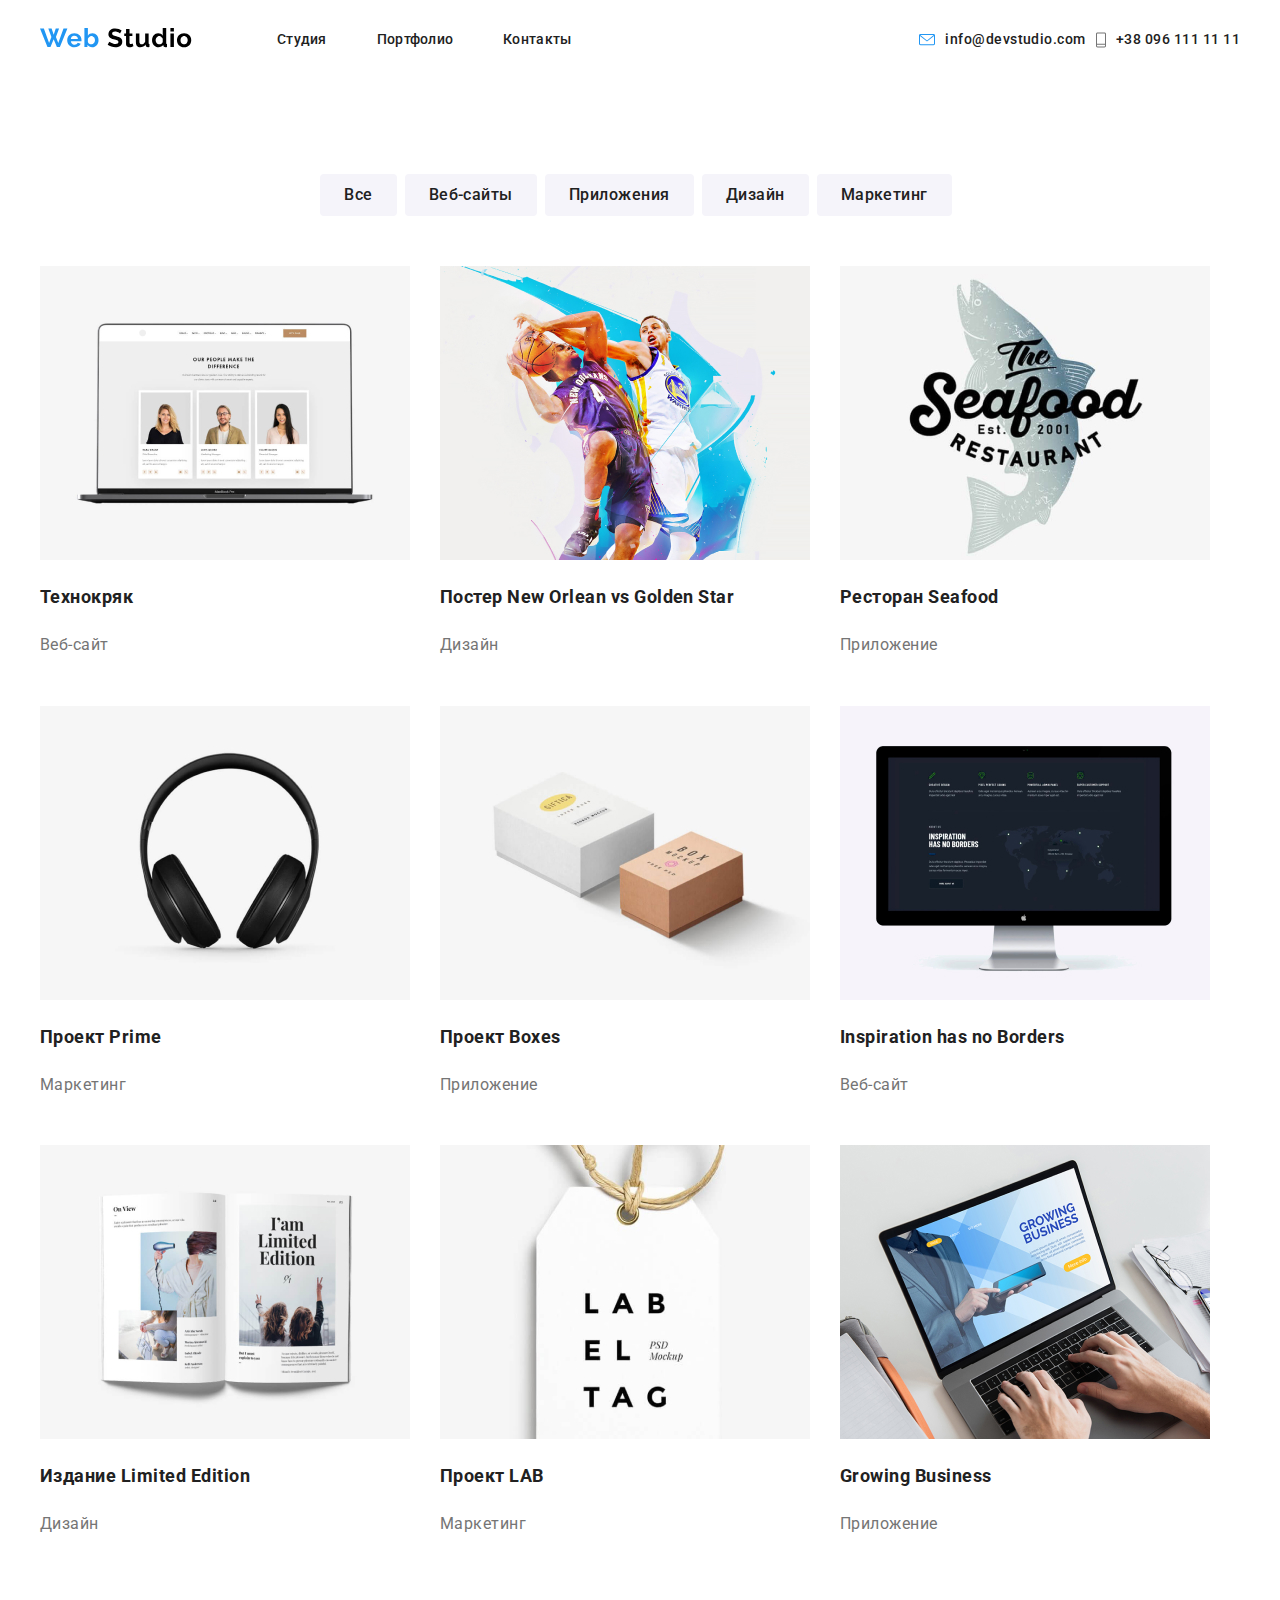
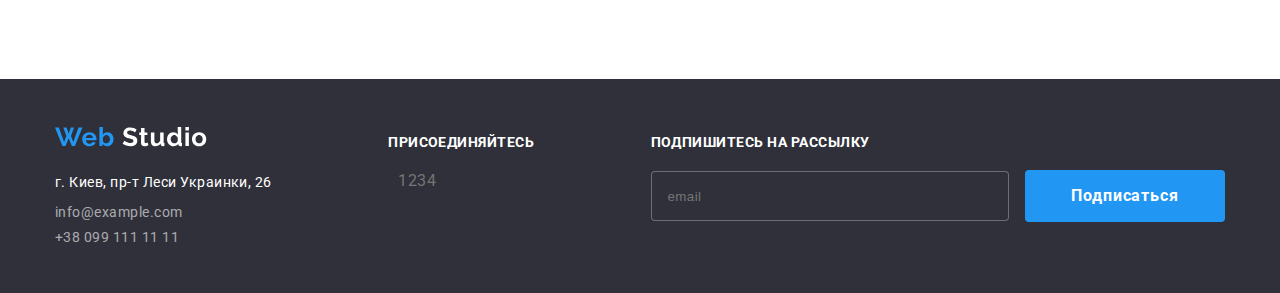
==== portfolio.html @ 7794f3a2 "Копирует файлы 3 домашки" ====
<!DOCTYPE html>
<html lang="ru">

<head>
    <meta charset="UTF-8" />
    <meta name="format-detection" content="telephone=no" />
    <meta name="viewport" content="width=device-width, initial-scale=1.0" />
    <!-- <meta name="viewport" content="width=device-width, initial-scale=1.0, maximum-scale=1.0, user-scalable=no, shrink-to-fit=no"> -->
    <meta http-equiv="X-UA-Compatible" content="ie=edge" />
    <link href="https://fonts.googleapis.com/css2?family=Raleway:wght@700&family=Roboto:wght@400;500;700&display=swap"
        rel="stylesheet" />
    <!-- <link rel="stylesheet"
        href="https://cdnjs.cloudflare.com/ajax/libs/modern-normalize/0.6.0/modern-normalize.min.css" /> -->
    <link rel="stylesheet" href="./css/styles.css" />
    <title>Home</title>
</head>

<body>
    <header class="header">
        <div class="container">
            <nav class="navigation">
                <div class="navigation__logo">
                    <img src="./img/web-studio.svg" alt="Web Studio" />
                </div>
                <ul class="navigation__list">
                    <li class="navigation__item">
                        <a href="./index.html" class="navigation__link ">
                            Студия
                        </a>
                    </li>
                    <li class="navigation__item">
                        <a href="./portfolio.html" class="navigation__link current">
                            Портфолио
                        </a>
                    </li>
                    <li class="navigation__item">
                        <a href="" class="navigation__link">
                            Контакты
                        </a>
                    </li>
                </ul>
                <ul class="contacts-nav">
                    <li class="contacts-nav__item">
                        <a href="mailto:info@devstudio.com" class="contacts-nav__link">
                            <img src="./img/envelope.svg" alt="" class="contacts-nav__image" />
                            <span>info@devstudio.com</span>
                        </a>
                    </li>
                    <li class="contacts-nav__item">
                        <a href="tel:380961111111" class="contacts-nav__link">
                            <img src="./img/phone.svg" alt="" class="contacts-nav__image" />
                            <span>+38 096 111 11 11</span>
                        </a>
                    </li>
                </ul>
            </nav>
        </div>
    </header>
    <main>
        <!--Фильтры-->
        <section class="section-part">
            <div class="container">
                <!-- <h1 class="portfolio-tittles">Фильтры</h1> -->
                <ul class="container-list">
                    <li class="button-items">
                        <button class="button-item">
                            <span class="button-item__text"> Все
                            </span>
                        </button>
                    </li>
                    <li class="button-items">
                        <button class="button-item">
                            <span class="button-item__text"> Веб-сайты
                            </span>
                        </button>
                    <li class="button-items">
                        <button class="button-item">
                            <span class="button-item__text"> Приложения
                            </span>
                        </button>
                    <li class="button-items">
                        <button class="button-item">
                            <span class="button-item__text"> Дизайн
                            </span>
                        </button>
                    <li class="button-items">
                        <button class="button-item">
                            <span class="button-item__text"> Маркетинг
                            </span>
                        </button>
                </ul>
            </div>

            <!--Галерея работ-->
            <section class="section">
                <div class="container">
                    <!-- <h1 class="portfolio-tittles">Галерея</h1> -->
                    <ul class="gallery-list">
                        <li class="element">
                            <a href="" class="link">
                                <!-- Технокряк это современная площадка распространения коронавируса.
                            Компании используют эту платформу для цифрового шпионажа и атак на защищённые сервера
                            конкурентов. -->
                                <img src="./img/portfolio/technokriak.jpg" alt="Технокряк" width="370" height="294">
                                <h2 class="gallery-tittle">Технокряк</h2>
                                <p class="gallery-desc">Веб-сайт</p>
                            </a>
                        </li>
                        <li class="element">
                            <a href="" class="link">
                                <!-- Технокряк это современная площадка распространения коронавируса.
                            Компании используют эту платформу для цифрового шпионажа и атак на защищённые сервера
                            конкурентов. -->
                                <img src="./img/portfolio/poster-new-orlean.jpg" alt="Два баскетболиста с мячом"
                                    width="370" height="294">
                                <h2 class="gallery-tittle">Постер New Orlean vs Golden Star</h2>

                                <p class="gallery-desc">Дизайн</p>
                            </a>
                        </li>
                        <li class="element">
                            <a href="" class="link">
                                <!-- Технокряк это современная площадка распространения коронавируса.
                            Компании используют эту платформу для цифрового шпионажа и атак на защищённые сервера
                            конкурентов. -->
                                <img src="./img/portfolio/restaurant-seafood.jpg" alt="Рыба с логотипом" width="370"
                                    height="294">
                                <h2 class="gallery-tittle">Ресторан Seafood</h2>

                                <p class="gallery-desc">Приложение</p>
                            </a>
                        </li>
                        <li class="element">
                            <a href="" class="link">
                                <!-- Технокряк это современная площадка распространения коронавируса.
                            Компании используют эту платформу для цифрового шпионажа и атак на защищённые сервера
                            конкурентов. -->
                                <img src="./img/portfolio/proekt-prime.jpg" alt="Наушники" width="370" height="294">
                                <h2 class="gallery-tittle">Проект Prime</h2>

                                <p class="gallery-desc">Маркетинг</p>
                            </a>
                        </li>
                        <li class="element">
                            <a href="" class="link">
                                <!-- Технокряк это современная площадка распространения коронавируса.
                            Компании используют эту платформу для цифрового шпионажа и атак на защищённые сервера
                            конкурентов. -->
                                <img src="./img/portfolio/proekt-boxes.jpg" alt="Две коробки" width="370" height="294">
                                <h2 class="gallery-tittle">Проект Boxes</h2>

                                <p class="gallery-desc">Приложение</p>
                            </a>
                        </li>
                        <li class="element">
                            <a href="" class="link">
                                <!-- Технокряк это современная площадка распространения коронавируса.
                            Компании используют эту платформу для цифрового шпионажа и атак на защищённые сервера
                            конкурентов. -->
                                <img src="./img/portfolio/inspiration-desktop.jpg" alt="Монитор" width="370"
                                    height="294">
                                <h2 class="gallery-tittle">Inspiration has no Borders</h2>

                                <p class="gallery-desc">Веб-сайт</p>
                            </a>
                        </li>
                        <li class="element">
                            <a href="" class="link">
                                <!-- Технокряк это современная площадка распространения коронавируса.
                            Компании используют эту платформу для цифрового шпионажа и атак на защищённые сервера
                            конкурентов. -->
                                <img src="./img/portfolio/book.jpg" alt="Открытая книга" width="370" height="294">
                                <h2 class="gallery-tittle">Издание Limited Edition</h2>

                                <p class="gallery-desc">Дизайн</p>
                            </a>
                        </li>
                        <li class="element">
                            <a href="" class="link">
                                <!-- Технокряк это современная площадка распространения коронавируса.
                            Компании используют эту платформу для цифрового шпионажа и атак на защищённые сервера
                            конкурентов. -->
                                <img src="./img/portfolio/proekt-lab.jpg" alt="Ярлык" width="370" height="294">
                                <h2 class="gallery-tittle">Проект LAB</h2>

                                <p class="gallery-desc">Маркетинг</p>
                            </a>
                        </li>
                        <li class="element">
                            <a href="" class="link">
                                <!-- Технокряк это современная площадка распространения коронавируса.
                            Компании используют эту платформу для цифрового шпионажа и атак на защищённые сервера
                            конкурентов. -->
                                <img src="./img/portfolio/growing-business.jpg" alt="Открытый Ноутбук" width="370"
                                    height="294">
                                <h2 class="gallery-tittle">Growing Business</h2>

                                <p class="gallery-desc">Приложение</p>
                            </a>
                        </li>
                    </ul>
                </div>
            </section>
        </section>
    </main>
    <!--Футер-->
    <footer class="footer">
        <div class="container-footer">
            <ul class="footer-list">
                <li class="footer-list__item">
                    <div class="footer__logo">
                        <img src="./img/web-studio-white.svg" alt="Web Studio" />
                    </div>
                    <address class="footer-list__text">
                        г. Киев, пр-т Леси Украинки, 26
                    </address>
                    <a href="info@example.com" class="container-block__list-link">
                        <span>info@example.com</span>
                    </a>
                    <a href="tel:380961111111" class="container-block__list-link">
                        <span>+38 099 111 11 11</span>
                    </a>
                </li>
            </ul>
            <div class="footer-form">
                <b class="footer-form__text">Присоединяйтесь</b>
                <ul class="socials">
                    <li class="socials__item">
                        1
                        <!-- <a href="" class="link">Instagram</a> -->
                    </li>
                    <li class="socials__item">
                        2
                        <!-- <a href="" class="link">Twitter</a> -->
                    </li>
                    <li class="socials__item">
                        3
                        <!-- <a href="" class="link">Facebook</a> -->
                    </li>
                    <li class="socials__item">
                        4
                        <!-- <a href="" class="link">Linkedin</a> -->
                    </li>
                </ul>
            </div>

            <div class="mail-send">
                <b class="mail-send__text-bold">Подпишитесь на рассылку</b>
                <form action="/" class="mail-send__form"></form>
                <div class="mail-send__item">
                    <input type="email" name="subscribe-email-footer" class="mail-send__input" placeholder="email" />
                    <button class="button primary">Подписаться</button>
                </div>
            </div>
        </div>
    </footer>
</body>

</html>
---- css/styles.css ----
html {
  box-sizing: border-box;
}

*,
*::before,
*::after {
  box-sizing: inherit;
}

:root {
  --primary-text-color: #757575;
  --tittle-text-color: #212121;
  --accent-color: #2196f3;
}

.header {
  background-color: #ffffff;
  margin-left: auto;
  margin-right: auto;
  padding-left: 15px;
  padding-right: 15px;
  width: 1200px;
  box-sizing: content-box;
}

.container {
  margin-left: auto;
  margin-right: auto;
  padding-left: 15px;
  padding-right: 15px;

  padding-top: 94px;
  width: 1200px;

  /* outline: 2px solid turquoise; */
}

img {
  max-width: 100%;
  height: auto;
}

body {
  font-family: Roboto, sans-serif;
  letter-spacing: 0.03em;
  background: #ffffff;
  color: var(--primary-text-color);
  margin: 0;
}

ul {
  margin: 0;
  padding: 0;
  list-style: none;
}

p {
  margin-top: 0;
}

/* Layout */

.layout-section {
  text-align: center;
  padding-bottom: 95px;
  max-width: 1920px;
  padding-top: 200px;
  padding-bottom: 200px;
  background-image: linear-gradient(
      rgba(47, 48, 58, 0.8),
      rgba(47, 48, 58, 0.8)
    ),
    url(../img/header-img.jpg);
  background-size: cover;
  background-position: center;
  background-repeat: no-repeat;
}
.layout.block {
  text-align: center;
  width: 700px;
  margin-left: auto;
  margin-right: auto;
}
.layout-section__tittle {
  /* background-color: teal; */
  color: #ffffff;
  width: 700px;
  text-align: center;
  margin-top: 0;
  margin-bottom: 30px;
  font-weight: 900;
  font-size: 44px;
  line-height: 1.36;
  letter-spacing: 0.06em;
  text-transform: uppercase;
}

.button {
  border: 1px solid transparent;
  border-radius: 4px;
  padding: 10px 32px;
  min-width: 200px;
  text-decoration: none;
  text-align: center;
}

.button.primary {
  background-color: var(--accent-color);
  color: #ffffff;
  font-weight: 700;
  font-size: 16px;
  line-height: 1.87;
  letter-spacing: 0.06em;
}

.navigation__logo:hover,
.navigation__logo:focus {
  color: var(--accent-color);
}

.navigation__link .current {
  color: var(--accent-color);
}

.navigation {
  display: flex;

  align-items: center;
}

.navigation__logo {
  padding: 0;
  align-items: center;
  margin-right: 85px;
}

.contacts-nav__image {
  display: inline-block;
  margin-left: 10px;
  margin-right: 10px;
}

.navigation__list {
  display: flex;

  font-weight: 500;
  font-size: 14px;
  line-height: 1.14;
  letter-spacing: 0.02em;
  color: var(--tittle-text-color);
}

.navigation__item + .navigation__item {
  margin-left: 50px;
}

.navigation__link {
  display: block;
  padding-top: 32px;
  padding-bottom: 32px;

  color: var(--tittle-text-color);
  text-decoration: none;
}

.navigation__link:hover,
.navigation__link:focus {
  color: var(--accent-color);
}

.contacts-nav {
  display: flex;
  flex-wrap: wrap;
  margin-left: auto;
}

.contacts-nav__link {
  display: flex;
  font-weight: 500;
  font-size: 14px;
  line-height: 1.14;
  color: var(--tittle-text-color);
  text-decoration: none;
}

.contacts-nav__link:hover,
.contacts-nav__link:focus {
  color: var(--accent-color);
}

.container-list {
  display: flex;
  align-items: center;
  padding-top: 94px;
}

.container-list__tittle {
  margin-top: 30px;
  margin-bottom: 10px;
  font-weight: 700;
  color: var(--tittle-text-color);
  font-size: 14px;
  line-height: 1.14;
  text-transform: uppercase;
}

.container-list__text {
  margin: 0;
  font-size: 14px;
  line-height: 1.71;
}

.container-list__item {
  margin-left: auto;
  margin-right: auto;
}

.container-list__item {
  width: calc((100% -30px * 3) / 4);
}

.container-list__item:not(:nth-child(4n)) {
  margin-right: 30px;
}

.container-list__image {
  width: 270px;
  height: 120px;
  background-color: #f5f4fa;
  justify-content: center;
  margin: 0;
  border-radius: 4px;
  display: flex;
  /* align-items: center;
    justify-content: center */
}

.specification:hover,
.specification:focus {
  color: var(--accent-color);
}

/* Duties */
.container-block {
  margin-left: auto;
  margin-right: auto;
  padding-left: 15px;
  padding-right: 15px;
  padding-top: 94px;

  width: 1200px;
}

.container-block__tittle {
  text-align: center;
  margin-top: 0;
  margin-bottom: 50px;
  color: var(--tittle-text-color);
  font-weight: 700;
  font-size: 36px;
  line-height: 1.67;
  text-align: center;
}

.container-block__list {
  display: flex;
  align-items: center;
  margin-right: 0px;
  padding-bottom: 94px;
}

.container-block__item-card {
  width: calc((100% -30px * 3) / 4);
}

.container-block__item-card:not(:nth-child(4n)) {
  margin-right: 30px;
}

.container-block__item {
  margin-left: auto;
  margin-right: auto;
  position: relative;
}

.container-block__item-tittle {
  color: #ffffff;
  text-align: center;
  text-transform: uppercase;
  font-weight: 700;
  font-size: 14px;
  line-height: 1.14;
  letter-spacing: 0.03em;

  background: rgba(47, 48, 58, 0.8);
  border-radius: 0px 0px 4px 4px;
  margin: 0px;
  padding-top: 27px;
  padding-bottom: 27px;
  position: absolute;
  width: 100%;
  bottom: 0;
  left: 0;
}

.container-block__item:not(:nth-child(3n)) {
  margin-right: 30px;
}

.container-block__item-card {
  width: 270px;
  background-color: #ffffff;
}

.container-block__list-link {
  text-decoration: none;
  display: flex;
  padding-top: 9px;
  font-weight: 400;
  font-size: 14px;
  color: rgba(255, 255, 255, 0.6);
}

/* Team  */

.section__part {
  background: #f5f4fa;
}

.container-block__list {
  color: var(--tittle-text-color);
  font-weight: 500;
  font-size: 16px;
  line-height: 1.18;
}

.container-block__list-tittle {
  text-align: center;
}

.container-block__list-desc {
  text-align: center;
}

.socials {
  text-decoration: none;
  display: flex;
  padding-left: 10px;
  margin-top: 20px;
}

.socials:hover,
.socials:focus {
  color: var(--accent-color);
}

.footer {
  padding-right: 15px;
  padding-left: 15px;
  background: #2f303a;
}

.container-footer {
  width: 1200px;
  margin-left: auto;
  margin-right: auto;
  display: flex;
  padding-left: 15px;
  padding-right: 15px;

  align-items: baseline;
  justify-content: space-between;
  padding-top: 48px;
  padding-bottom: 48px;
}

.container-block__list-item .link:hover,
.container-block__list-item .link:focus {
  color: var(--accent-color);
}

.footer__logo:hover,
.footer__logo:focus {
  color: var(--accent-color);
}

.footer__logo {
  padding-bottom: 20px;
}

.mail-send__form {
  /* color: #FFFFFF; */
}

.mail-send__input {
  width: 358px;
  height: 50px;
  padding-left: 16px;
  margin-top: 20px;
  margin-right: 12px;
  line-height: 1.25;
  letter-spacing: 0.03em;

  border: 1px solid rgba(255, 255, 255, 0.3);
  border-radius: 4px;
  background: #2f303a;
  caret-color: white;
  color: rgba(255, 255, 255, 0.6);
}

.mail-send__item {
  /* color: #FFFFFF; */
}

.container {
  padding: 0;
}

.footer-list__text {
  font-style: normal;
  color: #ffffff;
  font-size: 14px;
  line-height: 1.71;
  text-decoration: none;
}

.footer-form__text {
  font-weight: bold;
  font-size: 14px;
  line-height: 1.14;
  margin-bottom: 20px;
  text-transform: uppercase;
  color: #ffffff;
}

.mail-send__text {
  color: #ffffff;
}

.mail-send__text-bold {
  font-weight: bold;
  font-size: 14px;
  line-height: 1.14;
  text-transform: uppercase;
  color: #ffffff;
}

.subscribe {
  width: 200px;
  height: 50px;
  background: #2196f3;
  box-shadow: 0px 4px 4px rgba(0, 0, 0, 0.15);
  border-radius: 4px;
}

.subscribe__text {
  color: #ffffff;
  text-align: center;
}

/* Портфолио */

.section-part {
  padding-bottom: 94px;
}

.gallery-list .link {
  text-decoration: none;
  color: var(--primary-text-color);
}

.gallery-list .link:hover,
.gallery-list .link:focus {
  color: var(--accent-color);
}

button {
  font-family: inherit;
}

button:hover,
button:focus {
  color: var(--accent-color);
}

.button-items {
  margin-right: 8px;
}

.button-item {
  padding: 6px 22px;
  font-weight: 500;
  font-size: 16px;
  line-height: 1.6;
  color: var(--primary-text-color);
  background: #f5f4fa;
  border-radius: 4px;
  border-color: transparent;
  letter-spacing: 0.03em;
  transition: 500ms cubic-bezier(0.4, 0, 0.2, 1);
  background: #f5f4fa;
  border-radius: 4px;
  cursor: pointer;
}

.button-item__text {
  font-weight: 500;
  font-size: 16px;
  line-height: 1.62;
  text-align: center;
  letter-spacing: 0.03em;
  color: #212121;
}

.portfolio-tittles {
  color: var(--tittle-text-color);
}

.container-list {
  display: flex;
  justify-content: center;
  margin-bottom: 50px;
}

/* .container-list.button {
    margin-left: 8px;
} */

.gallery-list {
  display: flex;
  flex-wrap: wrap;
}

.gallery-list .element {
  width: 370px;
  margin-right: 30px;
  padding-bottom: 30px;
}

.element .link img {
  align-items: center;
}

.gallery-list .element:nth-child(3n) {
  margin-right: 0;
}

.gallery-tittle {
  font-weight: 700;
  font-size: 18px;
  line-height: 2;
  color: var(--tittle-text-color);
}

.gallery-tittle:hover,
.gallery-tittle:focus {
  color: var(--accent-color);
}

.gallery-desc {
  font-size: 16px;
  line-height: 1.87;
}
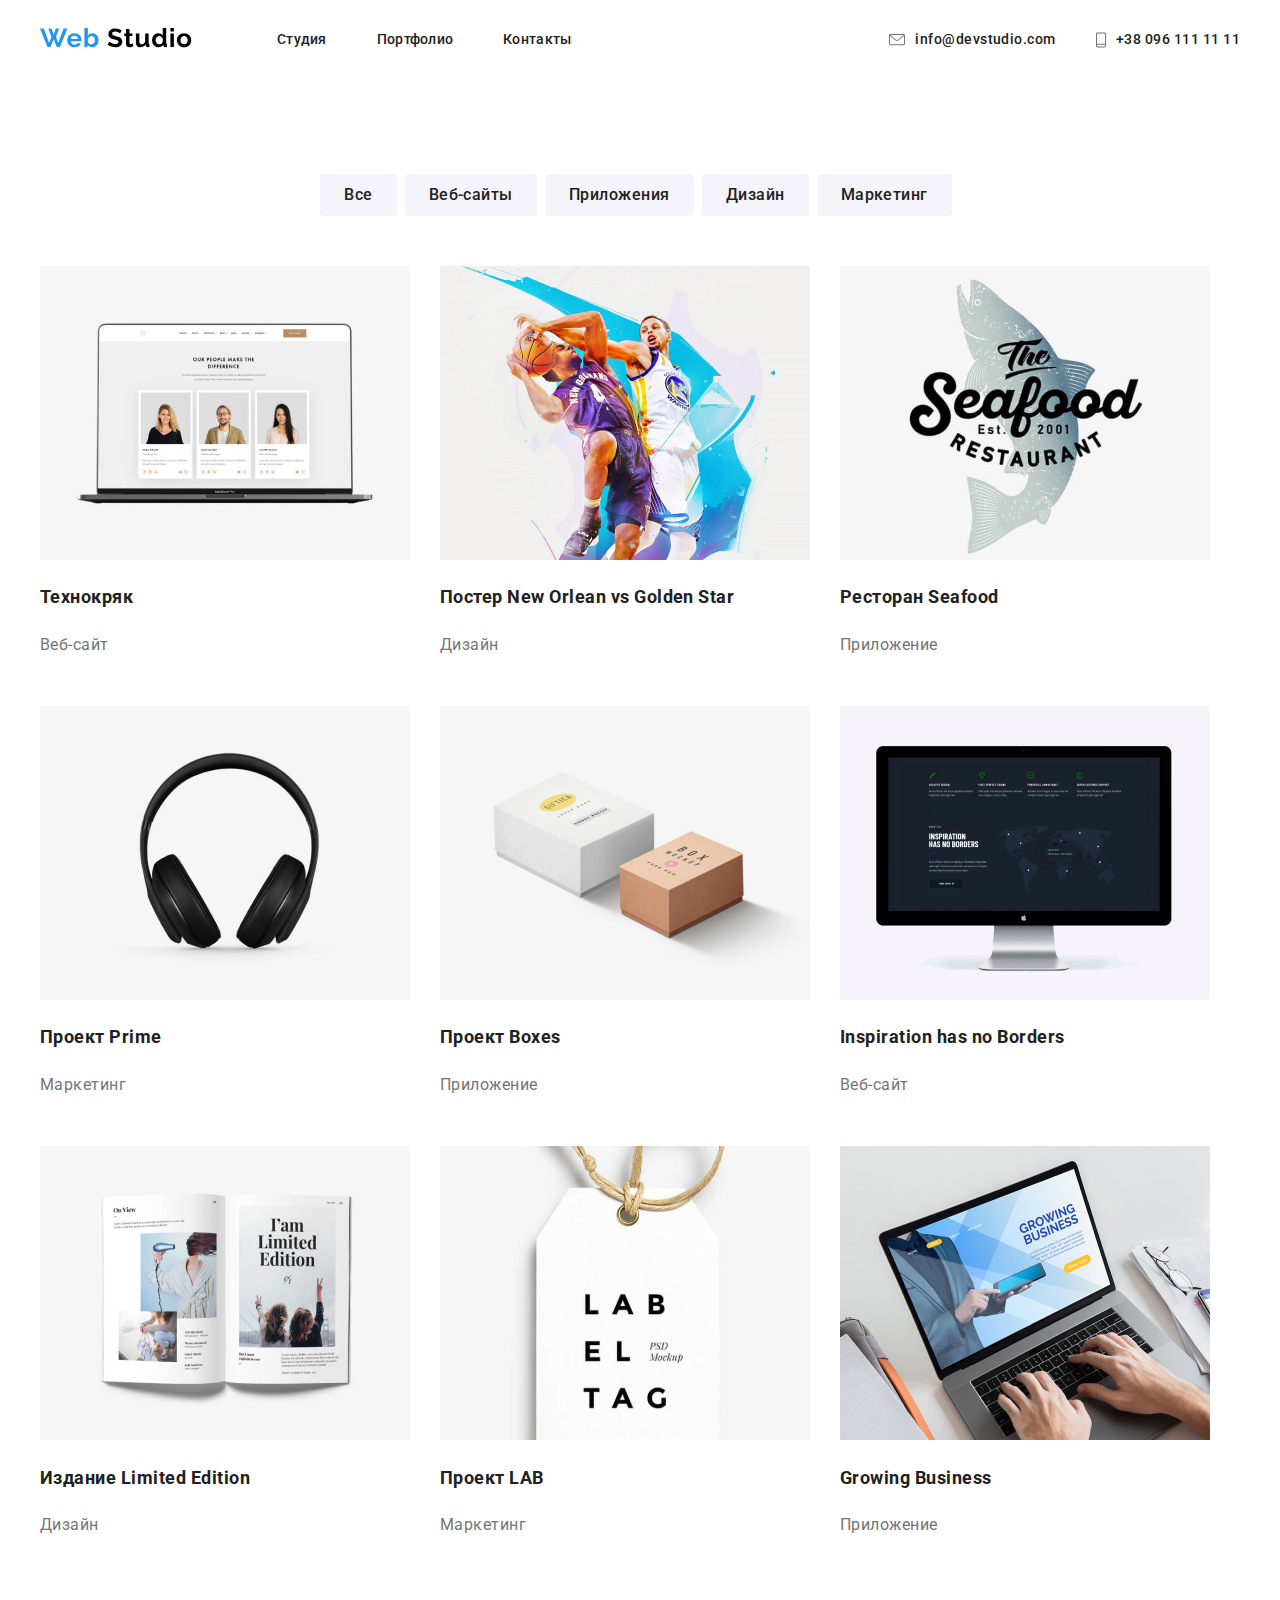
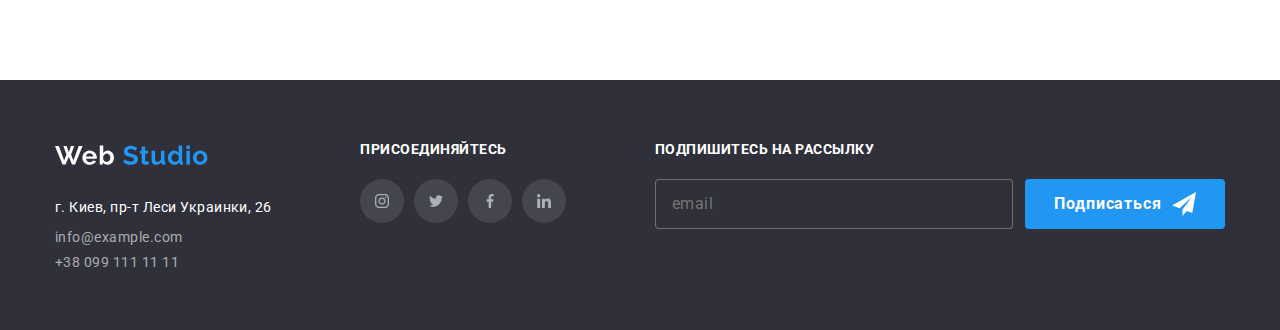
==== commit d91cc712: "добавляет Ховеры в Портфолио" ====
--- a/portfolio.html
+++ b/portfolio.html
@@ -9,10 +9,10 @@
     <meta http-equiv="X-UA-Compatible" content="ie=edge" />
     <link href="https://fonts.googleapis.com/css2?family=Raleway:wght@700&family=Roboto:wght@400;500;700&display=swap"
         rel="stylesheet" />
-    <!-- <link rel="stylesheet"
-        href="https://cdnjs.cloudflare.com/ajax/libs/modern-normalize/0.6.0/modern-normalize.min.css" /> -->
+    <link rel="stylesheet"
+        href="https://cdnjs.cloudflare.com/ajax/libs/modern-normalize/0.6.0/modern-normalize.min.css" />
     <link rel="stylesheet" href="./css/styles.css" />
-    <title>Home</title>
+    <title>Портфолио</title>
 </head>
 
 <body>
@@ -209,7 +209,11 @@
             <ul class="footer-list">
                 <li class="footer-list__item">
                     <div class="footer__logo">
-                        <img src="./img/web-studio-white.svg" alt="Web Studio" />
+                        <a href aria-label="Logo" class="navigation__icon-link">
+                            <svg class="navigation__icon">
+                                <use xlink:href="./img/sprite.svg#icon-web-studio-white"></use>
+                            </svg>
+                        </a>
                     </div>
                     <address class="footer-list__text">
                         г. Киев, пр-т Леси Украинки, 26
@@ -221,37 +225,59 @@
                         <span>+38 099 111 11 11</span>
                     </a>
                 </li>
+                <li class="footer-list__item">
+                    <b class="footer-form__text">Присоединяйтесь</b>
+                    <ul class="footer__socials">
+                        <li class="socials__item">
+                            <a href aria-label="Instagram" class="socials__link footer">
+                                <svg class="socials__icon" width="20" height="20">
+                                    <use xlink:href="./img/sprite.svg#icon-instagram"></use>
+                                </svg>
+                            </a>
+                        </li>
+                        <li class="socials__item">
+                            <a href aria-label="Instagram" class="socials__link footer">
+                                <svg class="socials__icon" width="20" height="20">
+                                    <use xlink:href="./img/sprite.svg#icon-twitter"></use>
+                                </svg>
+                            </a>
+                        </li>
+                        <li class="socials__item">
+                            <a href aria-label="Instagram" class="socials__link footer">
+                                <svg class="socials__icon" width="20" height="20">
+                                    <use xlink:href="./img/sprite.svg#icon-facebook"></use>
+                                </svg>
+                            </a>
+                        </li>
+                        <li class="socials__item">
+                            <a href aria-label="Instagram" class="socials__link footer">
+                                <svg class="socials__icon" width="20" height="20">
+                                    <use xlink:href="./img/sprite.svg#icon-linkedin"></use>
+                                </svg>
+                            </a>
+                        </li>
+                    </ul>
+                </li>
+                <li class="footer-list__item asign">
+                    <b class="mail-send__text-bold">Подпишитесь на рассылку</b>
+                    <ul class="mail-send__item">
+                        <li>
+                            <form action="/" class="mail-send__form">
+                                <input type="email" name="subscribe-email-footer" class="mail-send__input"
+                                    placeholder="email" />
+                            </form>
+                        </li>
+                        <li class="footer__button">
+                            <a href="" class="button__link">
+                                <p class="button__link-text">Подписаться</p>
+                                <svg class="button__link-img">
+                                    <use xlink:href="./img/sprite.svg#icon-icon-send"></use>
+                                </svg>
+                            </a>
+                        </li>
+                    </ul>
+                </li>
             </ul>
-            <div class="footer-form">
-                <b class="footer-form__text">Присоединяйтесь</b>
-                <ul class="socials">
-                    <li class="socials__item">
-                        1
-                        <!-- <a href="" class="link">Instagram</a> -->
-                    </li>
-                    <li class="socials__item">
-                        2
-                        <!-- <a href="" class="link">Twitter</a> -->
-                    </li>
-                    <li class="socials__item">
-                        3
-                        <!-- <a href="" class="link">Facebook</a> -->
-                    </li>
-                    <li class="socials__item">
-                        4
-                        <!-- <a href="" class="link">Linkedin</a> -->
-                    </li>
-                </ul>
-            </div>
-
-            <div class="mail-send">
-                <b class="mail-send__text-bold">Подпишитесь на рассылку</b>
-                <form action="/" class="mail-send__form"></form>
-                <div class="mail-send__item">
-                    <input type="email" name="subscribe-email-footer" class="mail-send__input" placeholder="email" />
-                    <button class="button primary">Подписаться</button>
-                </div>
-            </div>
         </div>
     </footer>
 </body>
--- a/css/styles.css
+++ b/css/styles.css
@@ -12,6 +12,12 @@
   --primary-text-color: #757575;
   --tittle-text-color: #212121;
   --accent-color: #2196f3;
+  --color1: #ffffff;
+  --color2: #afb1b8;
+  --color3: #2196f3;
+  --color4: #212121;
+  --color5: #AFB1B8;
+
 }
 
 .header {
@@ -73,8 +79,10 @@
     ),
     url(../img/header-img.jpg);
   background-size: cover;
+  background-repeat: no-repeat;
+  margin-left: auto;
+  margin-right: auto;
   background-position: center;
-  background-repeat: no-repeat;
 }
 .layout.block {
   text-align: center;
@@ -125,7 +133,6 @@
 
 .navigation {
   display: flex;
-
   align-items: center;
 }
 
@@ -135,6 +142,11 @@
   margin-right: 85px;
 }
 
+
+.navigation__icon{
+  width: 153px;
+  height: 31px;
+}
 .contacts-nav__image {
   display: inline-block;
   margin-left: 10px;
@@ -184,11 +196,25 @@
   text-decoration: none;
 }
 
+.contacts-nav__icon{
+  width: 15px;
+  height: 15px;
+  padding-right: 10px;
+  fill: var(--color5);
+}
+.contacts-nav__item{
+  padding-left: 30px;
+}
+.contacts-nav__text{
+  font-style: normal;
+  color: #757575;
+  letter-spacing: 0.02em;
+}
+
 .contacts-nav__link:hover,
 .contacts-nav__link:focus {
   color: var(--accent-color);
 }
-
 .container-list {
   display: flex;
   align-items: center;
@@ -248,7 +274,7 @@
   padding-left: 15px;
   padding-right: 15px;
   padding-top: 94px;
-
+  /* outline:1px solid teal; */
   width: 1200px;
 }
 
@@ -265,7 +291,6 @@
 
 .container-block__list {
   display: flex;
-  align-items: center;
   margin-right: 0px;
   padding-bottom: 94px;
 }
@@ -277,6 +302,7 @@
 .container-block__item-card:not(:nth-child(4n)) {
   margin-right: 30px;
 }
+
 
 .container-block__item {
   margin-left: auto;
@@ -329,7 +355,7 @@
 }
 
 .container-block__list {
-  color: var(--tittle-text-color);
+  
   font-weight: 500;
   font-size: 16px;
   line-height: 1.18;
@@ -337,22 +363,51 @@
 
 .container-block__list-tittle {
   text-align: center;
+  color: var(--tittle-text-color);
 }
 
 .container-block__list-desc {
   text-align: center;
-}
+  font-weight: normal;
+  font-size: 16px;
+  line-height: 1.18;
+  color: var(--primary-text-color);
+}
+
 
 .socials {
   text-decoration: none;
   display: flex;
-  padding-left: 10px;
+  /* padding-left: 32px;
+  padding-right: 32px; */
   margin-top: 20px;
-}
-
-.socials:hover,
-.socials:focus {
-  color: var(--accent-color);
+  justify-content: center;
+  
+  
+}
+
+.socials__link{
+  display: flex;
+  justify-content: center;
+  align-items: center;
+  width: 44px;
+  height: 44px;
+  
+}
+.socials__icon {
+  fill: var(--color5);
+}
+
+.socials__item{
+  padding: 0 5px;
+  padding-bottom: 25px;
+}
+
+.socials__link:hover, 
+.socials__link:focus {
+  border-radius: 30px;
+  background-color: #2196F3;
+  --color5: #ffffff;
 }
 
 .footer {
@@ -361,18 +416,45 @@
   background: #2f303a;
 }
 
+.block__list{
+  margin-left: auto;
+  margin-right: auto;
+  padding-bottom: 94px;
+  display: flex;
+  justify-content: space-between;
+  
+}
+
+.clients__link{
+  display: flex;
+  justify-content: center;
+  align-items: center;
+  height: 90px;
+    width: 170px;
+  height: 90px;
+  border: 1px solid #AFB1B8;
+  border-radius: 4px;
+}
+.clients__icon{
+  width: 44px;
+  height: 49px;
+  fill: var(--color5);
+}
+
+.clients__link:hover, 
+.clients__link:focus {
+  --color5: #2196F3;
+  border: 1px solid #2196F3;
+  border-radius: 4px;
+}
+
 .container-footer {
-  width: 1200px;
-  margin-left: auto;
-  margin-right: auto;
-  display: flex;
+  max-width: 1200px;
+  margin-left: auto;
+  margin-right: auto;
   padding-left: 15px;
   padding-right: 15px;
-
-  align-items: baseline;
-  justify-content: space-between;
-  padding-top: 48px;
-  padding-bottom: 48px;
+  /* outline: 1px solid teal; */
 }
 
 .container-block__list-item .link:hover,
@@ -389,6 +471,85 @@
   padding-bottom: 20px;
 }
 
+.footer-list{
+  display: flex;
+  margin-right: -34px;
+  margin-left: -34px;
+  justify-content: space-between;
+}
+.footer-list__item{
+  padding-top: 60px;
+  padding-right: 34px;
+  padding-bottom: 60px;
+  padding-left: 34px;
+}
+.footer-list__text {
+  font-style: normal;
+  color: #ffffff;
+  font-size: 14px;
+  line-height: 1.71;
+  text-decoration: none;
+}
+
+.footer__socials {
+  text-decoration: none;
+  display: flex;
+  margin-top: 20px;
+  justify-content: center;
+  margin-left: -5px;
+  margin-right: -5px;
+  
+}
+.socials__link.footer {
+  border-radius: 30px;
+  background-color: rgba(255, 255, 255, 0.1);
+}
+.socials__link.footer:hover, 
+.socials__link.footer:focus {
+  background-color: #2196F3; 
+}
+
+
+.footer-form__text {
+  font-weight: 700;
+  font-size: 14px;
+  line-height: 1.14;
+  margin-bottom: 20px;
+  padding-right: 10px;
+  text-transform: uppercase;
+  color: #ffffff;
+}
+.footer__button{
+  background-color: #2196F3;
+  text-decoration: none;
+  border-radius: 4px;
+  width: 200px;
+  height: 50px;
+}
+.button__link{
+  text-decoration: none;
+  display: flex;
+  align-items: center;
+  justify-content: center;
+  
+  padding: 10px 10px;
+}
+.button__link-text{
+  font-weight: 700;
+  font-size: 16px;
+  align-items: center;
+  text-align: center;
+  margin: 0;
+  color: #ffffff;
+  letter-spacing: 0.06em;
+  line-height: 1.87;
+  padding-right: 10px;
+}
+.button__link-img{
+  width: 24px;
+  height: 24px;
+  fill: var(--color1);
+}
 .mail-send__form {
   /* color: #FFFFFF; */
 }
@@ -397,7 +558,6 @@
   width: 358px;
   height: 50px;
   padding-left: 16px;
-  margin-top: 20px;
   margin-right: 12px;
   line-height: 1.25;
   letter-spacing: 0.03em;
@@ -410,6 +570,8 @@
 }
 
 .mail-send__item {
+  display: flex;
+   margin-top: 20px;
   /* color: #FFFFFF; */
 }
 
@@ -417,23 +579,6 @@
   padding: 0;
 }
 
-.footer-list__text {
-  font-style: normal;
-  color: #ffffff;
-  font-size: 14px;
-  line-height: 1.71;
-  text-decoration: none;
-}
-
-.footer-form__text {
-  font-weight: bold;
-  font-size: 14px;
-  line-height: 1.14;
-  margin-bottom: 20px;
-  text-transform: uppercase;
-  color: #ffffff;
-}
-
 .mail-send__text {
   color: #ffffff;
 }
@@ -446,18 +591,18 @@
   color: #ffffff;
 }
 
-.subscribe {
+/* .subscribe {
   width: 200px;
   height: 50px;
   background: #2196f3;
   box-shadow: 0px 4px 4px rgba(0, 0, 0, 0.15);
   border-radius: 4px;
-}
-
-.subscribe__text {
-  color: #ffffff;
-  text-align: center;
-}
+} */
+
+/* .subscribe__text {
+  color: #ffffff;
+  text-align: center;
+} */
 
 /* Портфолио */
 
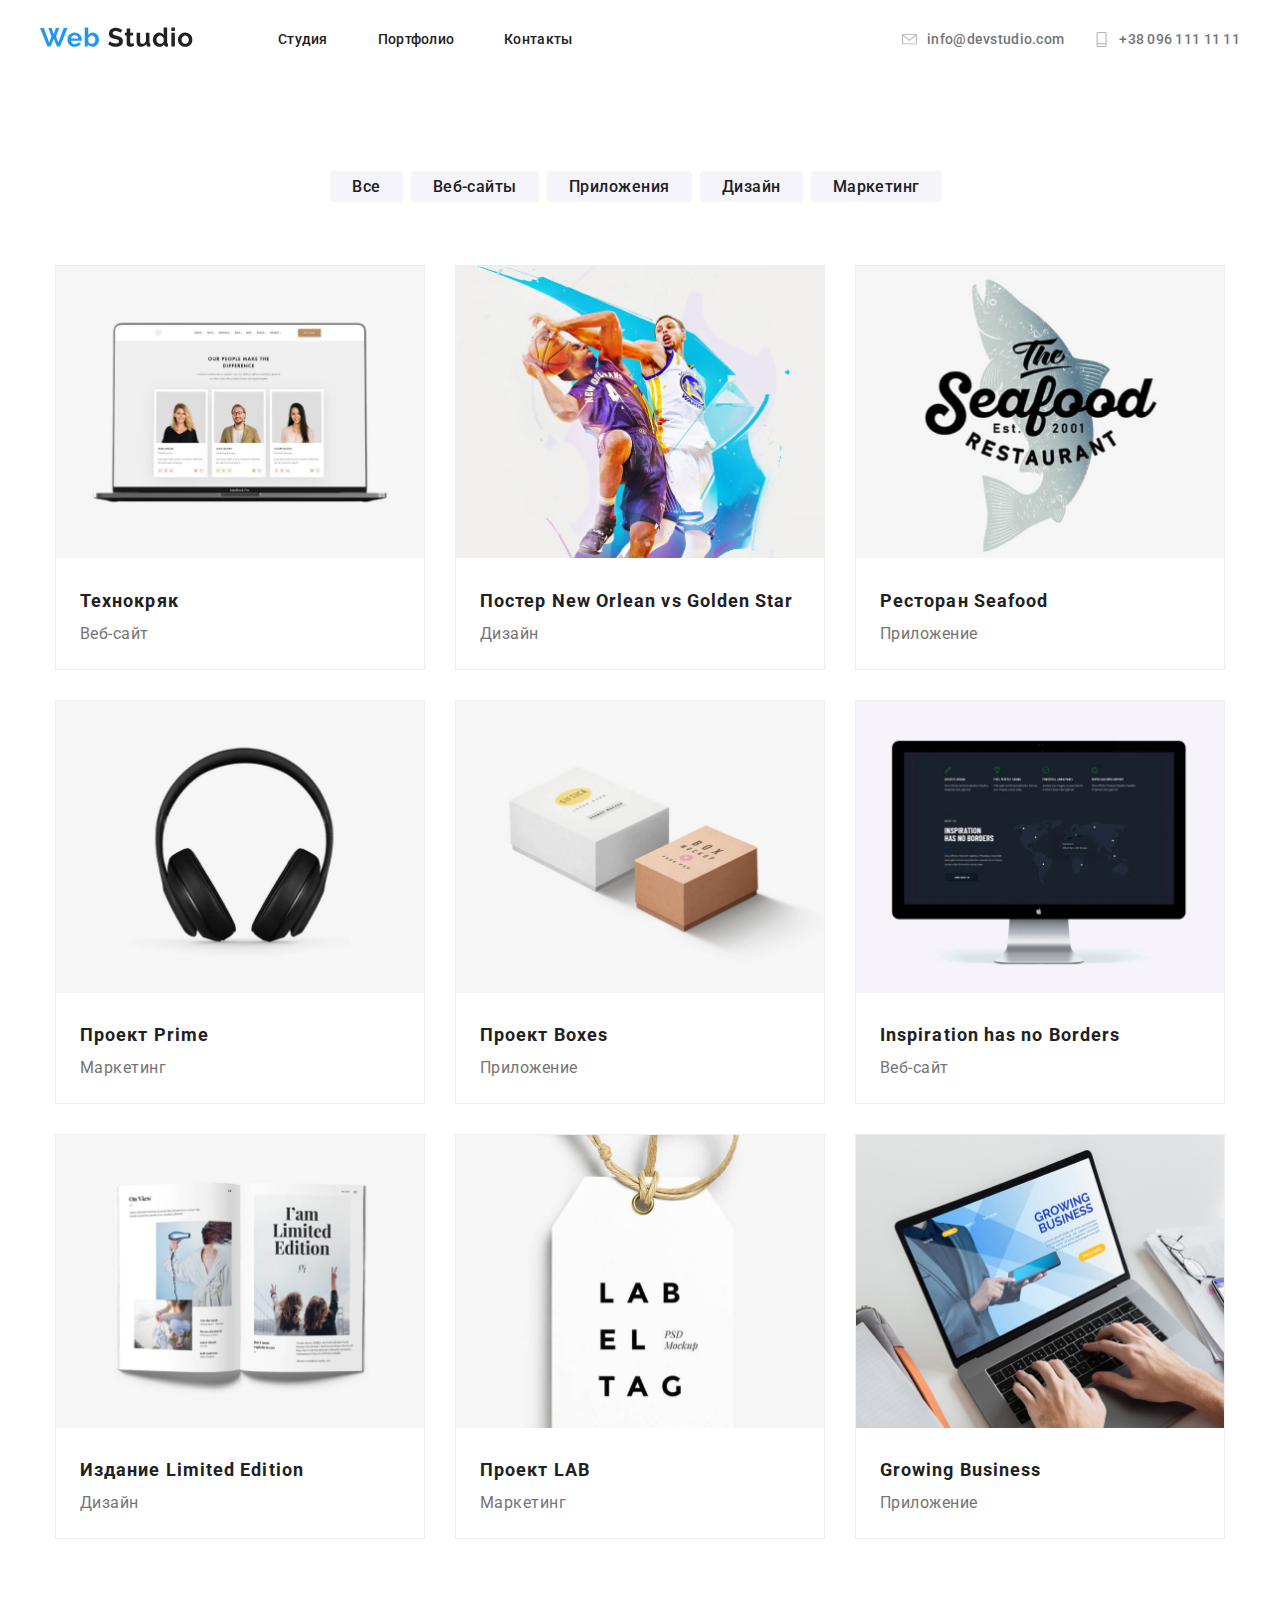
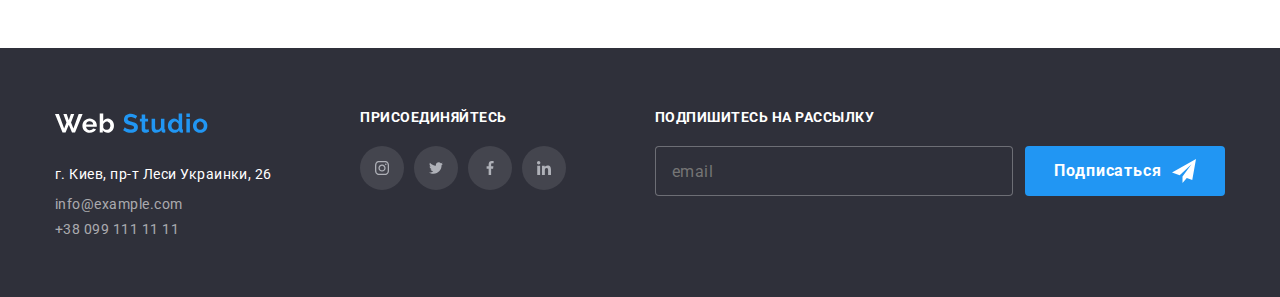
==== commit b4b7be9a: "добавляет эффекты Галереи" ====
--- a/portfolio.html
+++ b/portfolio.html
@@ -20,16 +20,20 @@
         <div class="container">
             <nav class="navigation">
                 <div class="navigation__logo">
-                    <img src="./img/web-studio.svg" alt="Web Studio" />
+                    <a href aria-label="Logo" class="navigation__icon-link">
+                        <svg class="navigation__icon">
+                            <use xlink:href="./img/sprite.svg#icon-web-studio"></use>
+                        </svg>
+                    </a>
                 </div>
                 <ul class="navigation__list">
                     <li class="navigation__item">
-                        <a href="./index.html" class="navigation__link ">
+                        <a href="./index.html" class="navigation__link current">
                             Студия
                         </a>
                     </li>
                     <li class="navigation__item">
-                        <a href="./portfolio.html" class="navigation__link current">
+                        <a href="./portfolio.html" class="navigation__link">
                             Портфолио
                         </a>
                     </li>
@@ -42,14 +46,18 @@
                 <ul class="contacts-nav">
                     <li class="contacts-nav__item">
                         <a href="mailto:info@devstudio.com" class="contacts-nav__link">
-                            <img src="./img/envelope.svg" alt="" class="contacts-nav__image" />
-                            <span>info@devstudio.com</span>
+                            <svg class="contacts-nav__icon">
+                                <use xlink:href="./img/sprite.svg#icon-envelope"></use>
+                            </svg>
+                            <span class="contacts-nav__text">info@devstudio.com</span>
                         </a>
                     </li>
                     <li class="contacts-nav__item">
                         <a href="tel:380961111111" class="contacts-nav__link">
-                            <img src="./img/phone.svg" alt="" class="contacts-nav__image" />
-                            <span>+38 096 111 11 11</span>
+                            <svg class="contacts-nav__icon">
+                                <use xlink:href="./img/sprite.svg#icon-phone"></use>
+                            </svg>
+                            <span class="contacts-nav__text">+38 096 111 11 11</span>
                         </a>
                     </li>
                 </ul>
@@ -63,31 +71,20 @@
                 <!-- <h1 class="portfolio-tittles">Фильтры</h1> -->
                 <ul class="container-list">
                     <li class="button-items">
-                        <button class="button-item">
-                            <span class="button-item__text"> Все
-                            </span>
-                        </button>
-                    </li>
-                    <li class="button-items">
-                        <button class="button-item">
-                            <span class="button-item__text"> Веб-сайты
-                            </span>
-                        </button>
-                    <li class="button-items">
-                        <button class="button-item">
-                            <span class="button-item__text"> Приложения
-                            </span>
-                        </button>
-                    <li class="button-items">
-                        <button class="button-item">
-                            <span class="button-item__text"> Дизайн
-                            </span>
-                        </button>
-                    <li class="button-items">
-                        <button class="button-item">
-                            <span class="button-item__text"> Маркетинг
-                            </span>
-                        </button>
+                        <a href="" class="button-item">Все</a>
+                    </li>
+                    <li class="button-items">
+                        <a href="" class="button-item">Веб-сайты</a>
+                    </li>
+                    <li class="button-items">
+                        <a href="" class="button-item">Приложения</a>
+                    </li>
+                    <li class="button-items">
+                        <a href="" class="button-item">Дизайн</a>
+                    </li>
+                    <li class="button-items">
+                        <a href="" class="button-item">Маркетинг</a>
+                    </li>
                 </ul>
             </div>
 
@@ -102,8 +99,10 @@
                             Компании используют эту платформу для цифрового шпионажа и атак на защищённые сервера
                             конкурентов. -->
                                 <img src="./img/portfolio/technokriak.jpg" alt="Технокряк" width="370" height="294">
-                                <h2 class="gallery-tittle">Технокряк</h2>
-                                <p class="gallery-desc">Веб-сайт</p>
+                                <div class="element__sect">
+                                    <h2 class="element__tittle">Технокряк</h2>
+                                    <p class="element__desc">Веб-сайт</p>
+                                </div>
                             </a>
                         </li>
                         <li class="element">
@@ -113,9 +112,10 @@
                             конкурентов. -->
                                 <img src="./img/portfolio/poster-new-orlean.jpg" alt="Два баскетболиста с мячом"
                                     width="370" height="294">
-                                <h2 class="gallery-tittle">Постер New Orlean vs Golden Star</h2>
-
-                                <p class="gallery-desc">Дизайн</p>
+                                <div class="element__sect">
+                                    <h2 class="element__tittle">Постер New Orlean vs Golden Star</h2>
+                                    <p class="element__desc">Дизайн</p>
+                                </div>
                             </a>
                         </li>
                         <li class="element">
@@ -125,9 +125,10 @@
                             конкурентов. -->
                                 <img src="./img/portfolio/restaurant-seafood.jpg" alt="Рыба с логотипом" width="370"
                                     height="294">
-                                <h2 class="gallery-tittle">Ресторан Seafood</h2>
-
-                                <p class="gallery-desc">Приложение</p>
+                                <div class="element__sect">
+                                    <h2 class="element__tittle">Ресторан Seafood</h2>
+                                    <p class="element__desc">Приложение</p>
+                                </div>
                             </a>
                         </li>
                         <li class="element">
@@ -136,9 +137,10 @@
                             Компании используют эту платформу для цифрового шпионажа и атак на защищённые сервера
                             конкурентов. -->
                                 <img src="./img/portfolio/proekt-prime.jpg" alt="Наушники" width="370" height="294">
-                                <h2 class="gallery-tittle">Проект Prime</h2>
-
-                                <p class="gallery-desc">Маркетинг</p>
+                                <div class="element__sect">
+                                    <h2 class="element__tittle">Проект Prime</h2>
+                                    <p class="element__desc">Маркетинг</p>
+                                </div>
                             </a>
                         </li>
                         <li class="element">
@@ -147,9 +149,10 @@
                             Компании используют эту платформу для цифрового шпионажа и атак на защищённые сервера
                             конкурентов. -->
                                 <img src="./img/portfolio/proekt-boxes.jpg" alt="Две коробки" width="370" height="294">
-                                <h2 class="gallery-tittle">Проект Boxes</h2>
-
-                                <p class="gallery-desc">Приложение</p>
+                                <div class="element__sect">
+                                    <h2 class="element__tittle">Проект Boxes</h2>
+                                    <p class="element__desc">Приложение</p>
+                                </div>
                             </a>
                         </li>
                         <li class="element">
@@ -159,9 +162,10 @@
                             конкурентов. -->
                                 <img src="./img/portfolio/inspiration-desktop.jpg" alt="Монитор" width="370"
                                     height="294">
-                                <h2 class="gallery-tittle">Inspiration has no Borders</h2>
-
-                                <p class="gallery-desc">Веб-сайт</p>
+                                <div class="element__sect">
+                                    <h2 class="element__tittle">Inspiration has no Borders</h2>
+                                    <p class="element__desc">Веб-сайт</p>
+                                </div>
                             </a>
                         </li>
                         <li class="element">
@@ -170,9 +174,10 @@
                             Компании используют эту платформу для цифрового шпионажа и атак на защищённые сервера
                             конкурентов. -->
                                 <img src="./img/portfolio/book.jpg" alt="Открытая книга" width="370" height="294">
-                                <h2 class="gallery-tittle">Издание Limited Edition</h2>
-
-                                <p class="gallery-desc">Дизайн</p>
+                                <div class="element__sect">
+                                    <h2 class="element__tittle">Издание Limited Edition</h2>
+                                    <p class="element__desc">Дизайн</p>
+                                </div>
                             </a>
                         </li>
                         <li class="element">
@@ -181,9 +186,10 @@
                             Компании используют эту платформу для цифрового шпионажа и атак на защищённые сервера
                             конкурентов. -->
                                 <img src="./img/portfolio/proekt-lab.jpg" alt="Ярлык" width="370" height="294">
-                                <h2 class="gallery-tittle">Проект LAB</h2>
-
-                                <p class="gallery-desc">Маркетинг</p>
+                                <div class="element__sect">
+                                    <h2 class="element__tittle">Проект LAB</h2>
+                                    <p class="element__desc">Маркетинг</p>
+                                </div>
                             </a>
                         </li>
                         <li class="element">
@@ -193,9 +199,10 @@
                             конкурентов. -->
                                 <img src="./img/portfolio/growing-business.jpg" alt="Открытый Ноутбук" width="370"
                                     height="294">
-                                <h2 class="gallery-tittle">Growing Business</h2>
-
-                                <p class="gallery-desc">Приложение</p>
+                                <div class="element__sect">
+                                    <h2 class="element__tittle">Growing Business</h2>
+                                    <p class="element__desc">Приложение</p>
+                                </div>
                             </a>
                         </li>
                     </ul>
--- a/css/styles.css
+++ b/css/styles.css
@@ -179,6 +179,7 @@
 .navigation__link:hover,
 .navigation__link:focus {
   color: var(--accent-color);
+  
 }
 
 .contacts-nav {
@@ -192,29 +193,31 @@
   font-weight: 500;
   font-size: 14px;
   line-height: 1.14;
-  color: var(--tittle-text-color);
-  text-decoration: none;
-}
-
-.contacts-nav__icon{
+  color: #757575;
+  text-decoration: none;
+}
+
+.contacts-nav__icon {
   width: 15px;
   height: 15px;
   padding-right: 10px;
   fill: var(--color5);
 }
-.contacts-nav__item{
+.contacts-nav__item {
   padding-left: 30px;
-}
-.contacts-nav__text{
+  
+}
+.contacts-nav__text {
   font-style: normal;
-  color: #757575;
   letter-spacing: 0.02em;
 }
 
 .contacts-nav__link:hover,
 .contacts-nav__link:focus {
   color: var(--accent-color);
-}
+  --color5: #2196F3;
+}
+
 .container-list {
   display: flex;
   align-items: center;
@@ -630,36 +633,33 @@
 }
 
 .button-items {
-  margin-right: 8px;
-}
-
-.button-item {
-  padding: 6px 22px;
-  font-weight: 500;
-  font-size: 16px;
-  line-height: 1.6;
-  color: var(--primary-text-color);
-  background: #f5f4fa;
-  border-radius: 4px;
-  border-color: transparent;
-  letter-spacing: 0.03em;
-  transition: 500ms cubic-bezier(0.4, 0, 0.2, 1);
-  background: #f5f4fa;
-  border-radius: 4px;
-  cursor: pointer;
-}
-
-.button-item__text {
   font-weight: 500;
   font-size: 16px;
   line-height: 1.62;
   text-align: center;
   letter-spacing: 0.03em;
+  border-radius: 4px;
+  border-color: transparent;
+  
+}
+
+.button-item {
+  text-decoration: none;
   color: #212121;
-}
-
+  background-color: #f5f4fa;
+  transition: 500ms cubic-bezier(0.4, 0, 0.2, 1);
+  border-radius: 4px;
+  cursor: pointer;
+  margin-right: 8px;
+  padding: 6px 22px;
+  font-size: 16px;
+}
+
+.button-item:hover,
+.button-item:focus
 .portfolio-tittles {
-  color: var(--tittle-text-color);
+  color: #ffffff;
+  background-color: #2196F3;
 }
 
 .container-list {
@@ -679,10 +679,15 @@
 
 .gallery-list .element {
   width: 370px;
-  margin-right: 30px;
-  padding-bottom: 30px;
-}
-
+  margin: 15px;
+  border: 1px solid #EEEEEE;
+}
+
+.gallery-list .element:hover,
+.gallery-list .element:focus
+{
+  box-shadow: 1px 4px 6px rgba(0, 0, 0, 0.16), 0px 4px 4px rgba(0, 0, 0, 0.06), 0px 1px 1px rgba(0, 0, 0, 0.12);
+}
 .element .link img {
   align-items: center;
 }
@@ -691,19 +696,27 @@
   margin-right: 0;
 }
 
-.gallery-tittle {
+.element__sect {
+  padding: 20px 24px;
+}
+
+.element__tittle {
+  margin: 0;
   font-weight: 700;
   font-size: 18px;
   line-height: 2;
   color: var(--tittle-text-color);
-}
-
-.gallery-tittle:hover,
-.gallery-tittle:focus {
-  color: var(--accent-color);
-}
-
-.gallery-desc {
+  letter-spacing: 0.06em;
+}
+
+.element__tittle:hover,
+.element__tittle:focus {
+  color: var(--accent-color);
+}
+
+.element__desc {
+  margin: 0;
   font-size: 16px;
   line-height: 1.87;
-}
+  letter-spacing: 0.03em;
+}
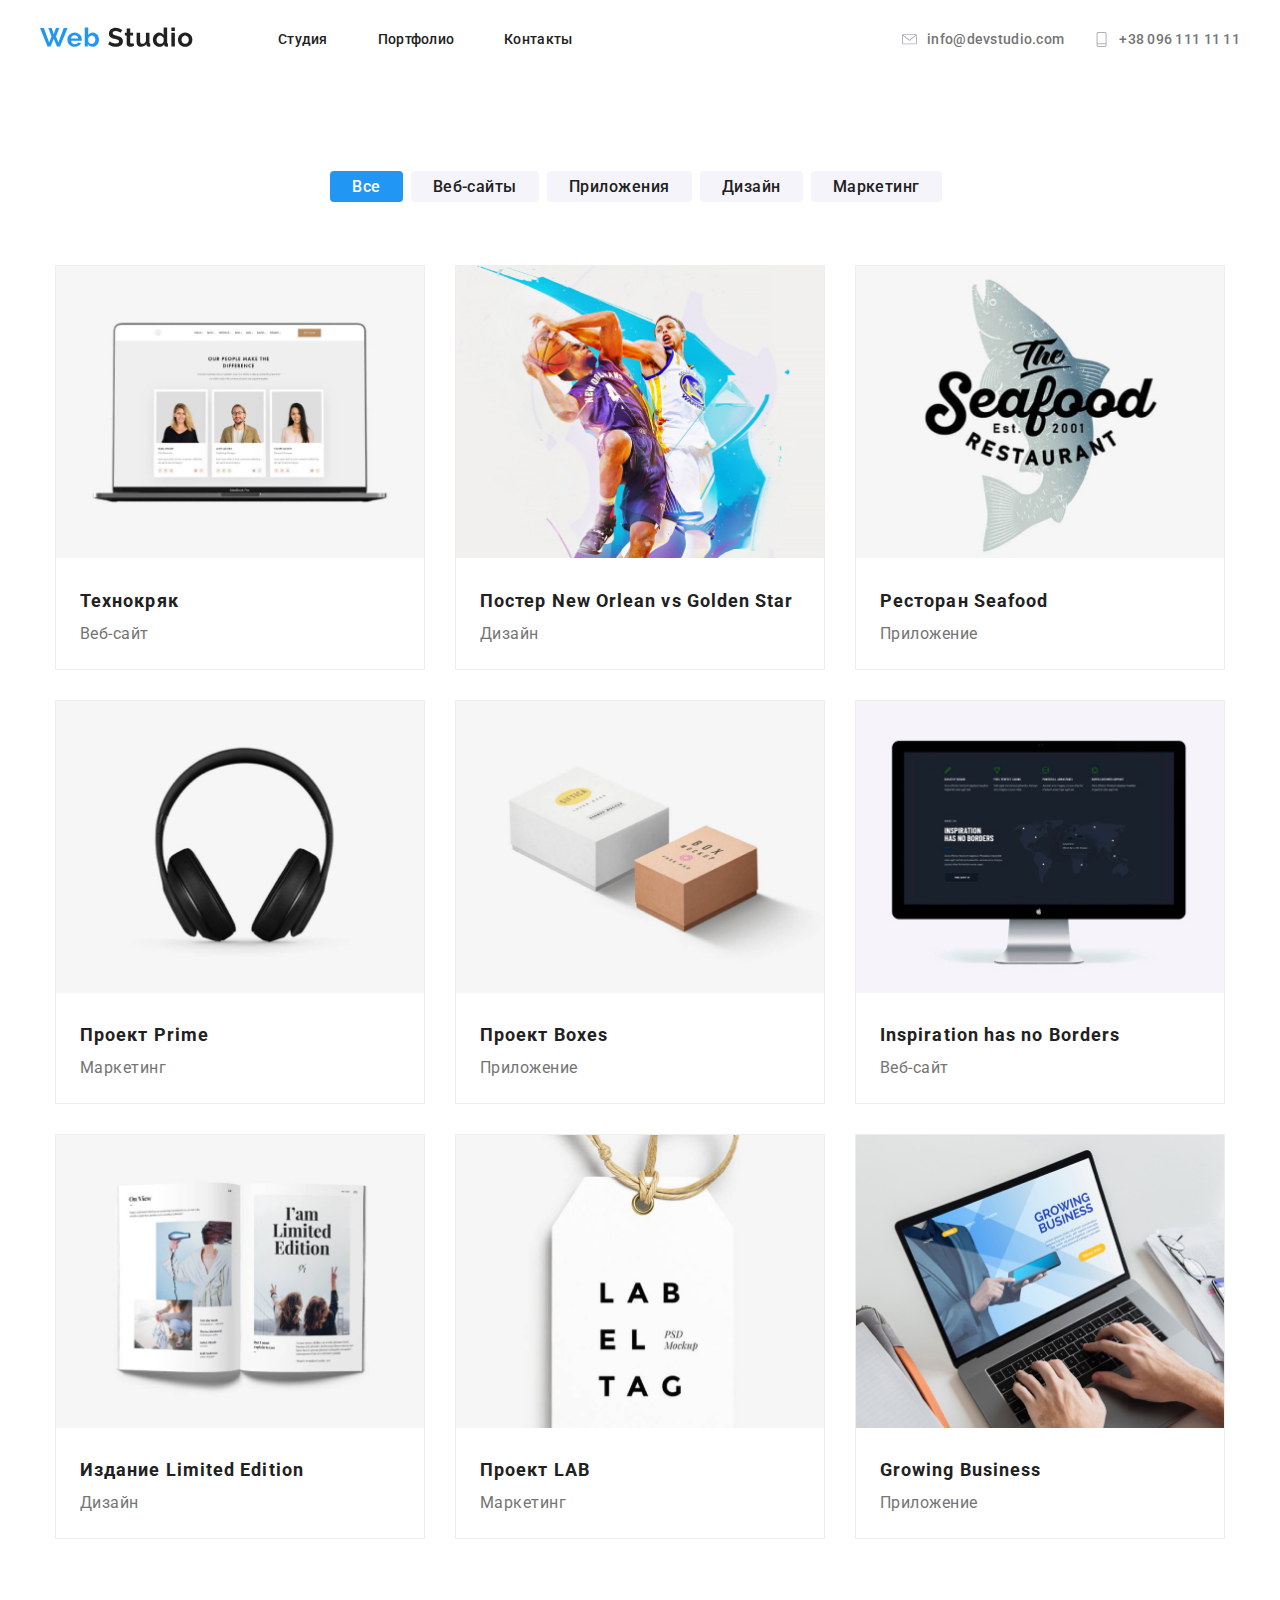
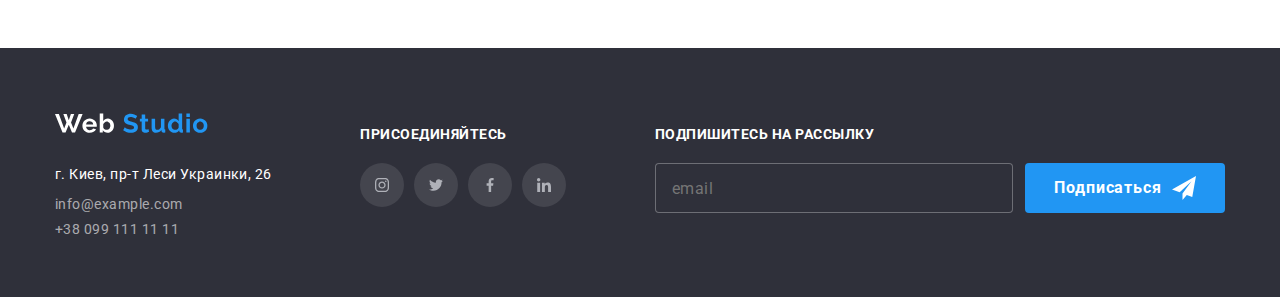
==== commit 38e4a2ba: "Обновляет Футер" ====
--- a/portfolio.html
+++ b/portfolio.html
@@ -71,7 +71,7 @@
                 <!-- <h1 class="portfolio-tittles">Фильтры</h1> -->
                 <ul class="container-list">
                     <li class="button-items">
-                        <a href="" class="button-item">Все</a>
+                        <a href="" class="button-item current">Все</a>
                     </li>
                     <li class="button-items">
                         <a href="" class="button-item">Веб-сайты</a>
--- a/css/styles.css
+++ b/css/styles.css
@@ -479,6 +479,7 @@
   margin-right: -34px;
   margin-left: -34px;
   justify-content: space-between;
+  align-items: baseline;
 }
 .footer-list__item{
   padding-top: 60px;
@@ -498,9 +499,10 @@
   text-decoration: none;
   display: flex;
   margin-top: 20px;
-  justify-content: center;
   margin-left: -5px;
   margin-right: -5px;
+  justify-content: center;
+  
   
 }
 .socials__link.footer {
@@ -552,9 +554,6 @@
   width: 24px;
   height: 24px;
   fill: var(--color1);
-}
-.mail-send__form {
-  /* color: #FFFFFF; */
 }
 
 .mail-send__input {
@@ -593,19 +592,6 @@
   text-transform: uppercase;
   color: #ffffff;
 }
-
-/* .subscribe {
-  width: 200px;
-  height: 50px;
-  background: #2196f3;
-  box-shadow: 0px 4px 4px rgba(0, 0, 0, 0.15);
-  border-radius: 4px;
-} */
-
-/* .subscribe__text {
-  color: #ffffff;
-  text-align: center;
-} */
 
 /* Портфолио */
 
@@ -655,6 +641,10 @@
   font-size: 16px;
 }
 
+.button-item.current{
+  background-color: #2196F3;
+  color: #ffffff;
+}
 .button-item:hover,
 .button-item:focus
 .portfolio-tittles {
@@ -667,10 +657,6 @@
   justify-content: center;
   margin-bottom: 50px;
 }
-
-/* .container-list.button {
-    margin-left: 8px;
-} */
 
 .gallery-list {
   display: flex;
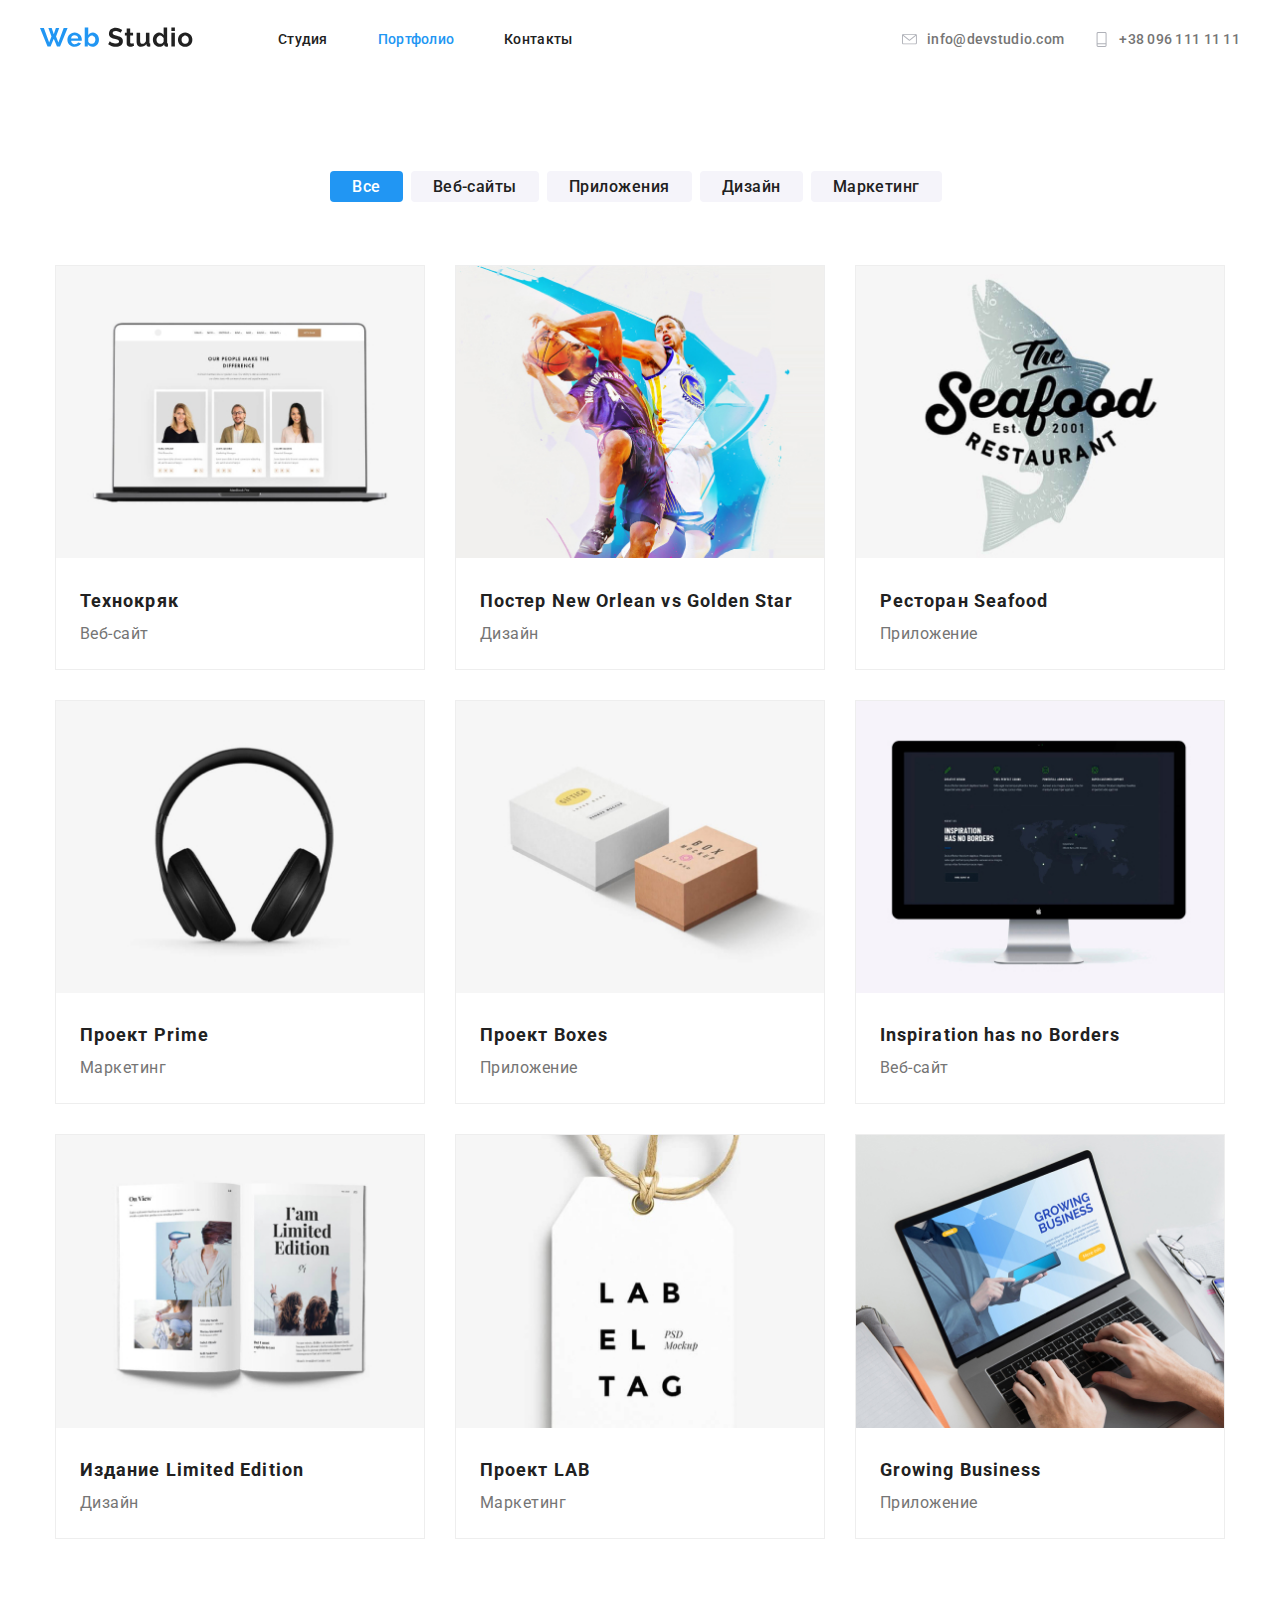
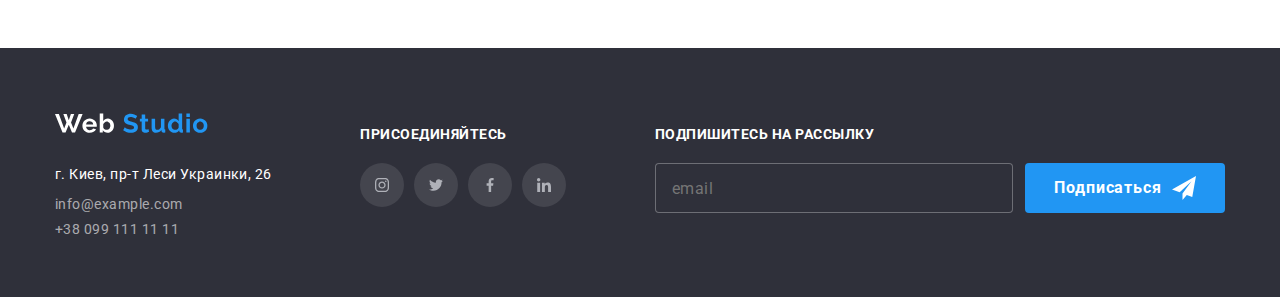
==== commit b581661c: "Привязывает ссылку к текущей странице" ====
--- a/portfolio.html
+++ b/portfolio.html
@@ -28,12 +28,12 @@
                 </div>
                 <ul class="navigation__list">
                     <li class="navigation__item">
-                        <a href="./index.html" class="navigation__link current">
+                        <a href="./index.html" class="navigation__link ">
                             Студия
                         </a>
                     </li>
                     <li class="navigation__item">
-                        <a href="./portfolio.html" class="navigation__link">
+                        <a href="./portfolio.html" class="navigation__link current">
                             Портфолио
                         </a>
                     </li>
--- a/css/styles.css
+++ b/css/styles.css
@@ -127,7 +127,7 @@
   color: var(--accent-color);
 }
 
-.navigation__link .current {
+.navigation__link.current {
   color: var(--accent-color);
 }
 
